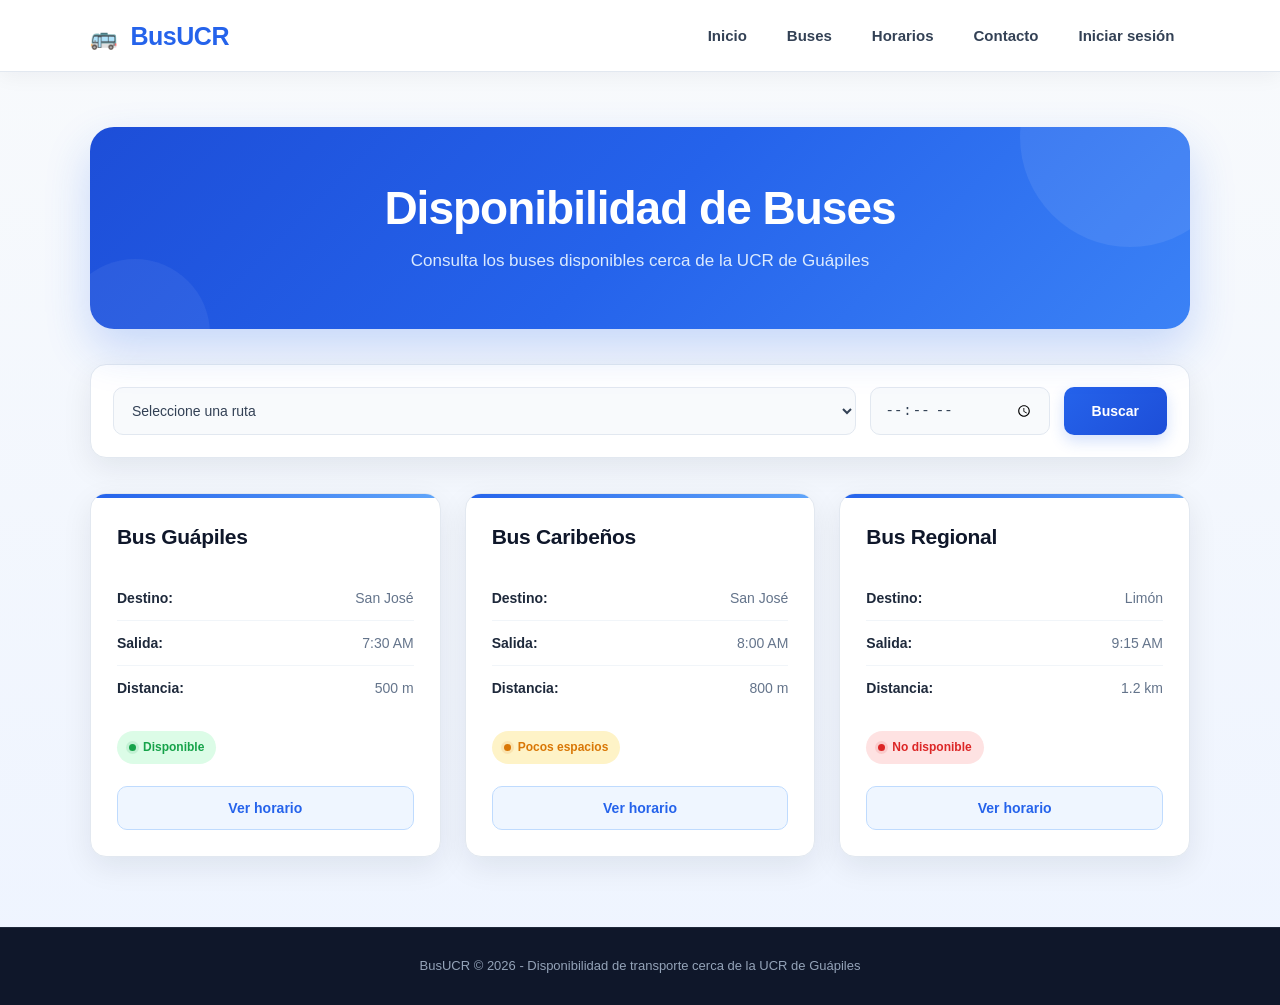
==== index.html @ 4dd26f68 "cambio del icono bus" ====
<!DOCTYPE html>
<html lang="es">

<head>

    <meta charset="UTF-8">

    <meta name="viewport" content="width=device-width, initial-scale=1.0">

    <title>BusUCR</title>

    <!-- Importación del archivo CSS -->
    <link rel="stylesheet" href="css/style.css">

</head>


<body>


  <nav class="navbar">

    <div class="logo">
         BusUCR
    </div>

    <ul>

        <li>
            <a href="#">
                Inicio
            </a>
        </li>

        <li>
            <a href="#">
                Buses
            </a>
        </li>

        <li>
            <a href="#">
                Horarios
            </a>
        </li>

        <li>
            <a href="#">
                Contacto
            </a>
        </li>

        <li>
            <a href="registro.html" class="btn-login">
                Iniciar sesión
            </a>
        </li>

    </ul>

</nav>

    <!-- ==============================
         ENCABEZADO
    ============================== -->

    <header class="header">

        <h1>
            Disponibilidad de Buses
        </h1>

        <p>
            Consulta los buses disponibles cerca de la UCR de Guápiles
        </p>

    </header>


    <!-- ==============================
         CONTENIDO PRINCIPAL
    ============================== -->

    <main class="container">


        <!-- FILTROS -->

        <div class="filters">

            <select>

                <option>
                    Seleccione una ruta
                </option>

                <option>
                    Guápiles - San José
                </option>

                <option>
                    Guápiles - Limón
                </option>

            </select>


            <input type="time">


            <button class="btn-search">
                Buscar
            </button>

        </div>


        <!-- ==============================
             BUSES
        ============================== -->

        <div class="bus-container">


            <!-- BUS 1 -->

            <div class="bus-card">

                <h2>
                    Bus Guápiles
                </h2>


                <p class="bus-info">

                    <strong>
                        Destino:
                    </strong>

                    San José

                </p>


                <p class="bus-info">

                    <strong>
                        Salida:
                    </strong>

                    7:30 AM

                </p>


                <p class="bus-info">

                    <strong>
                        Distancia:
                    </strong>

                    500 m

                </p>


                <span class="status available">

                    Disponible

                </span>


                <button class="btn-schedule">

                    Ver horario

                </button>

            </div>


            <!-- BUS 2 -->

            <div class="bus-card">

                <h2>
                    Bus Caribeños
                </h2>


                <p class="bus-info">

                    <strong>
                        Destino:
                    </strong>

                    San José

                </p>


                <p class="bus-info">

                    <strong>
                        Salida:
                    </strong>

                    8:00 AM

                </p>


                <p class="bus-info">

                    <strong>
                        Distancia:
                    </strong>

                    800 m

                </p>


                <span class="status limited">

                    Pocos espacios

                </span>


                <button class="btn-schedule">

                    Ver horario

                </button>

            </div>


            <!-- BUS 3 -->

            <div class="bus-card">

                <h2>
                    Bus Regional
                </h2>


                <p class="bus-info">

                    <strong>
                        Destino:
                    </strong>

                    Limón

                </p>


                <p class="bus-info">

                    <strong>
                        Salida:
                    </strong>

                    9:15 AM

                </p>


                <p class="bus-info">

                    <strong>
                        Distancia:
                    </strong>

                    1.2 km

                </p>


                <span class="status unavailable">

                    No disponible

                </span>


                <button class="btn-schedule">

                    Ver horario

                </button>

            </div>


        </div>

    </main>


    <!-- ==============================
         FOOTER
    ============================== -->

    <footer>

        <p>
            BusUCR © 2026 -
            Disponibilidad de transporte cerca de la UCR de Guápiles
        </p>

    </footer>


</body>

</html>
---- css/style.css ----
/* =========================================================
   BUSUCR - DISEÑO MODERNO
   Disponibilidad de transporte UCR Guápiles
========================================================= */


/* =========================================================
   VARIABLES
========================================================= */

:root {

    --primary: #2563eb;
    --primary-dark: #1d4ed8;
    --primary-light: #eff6ff;

    --green: #16a34a;
    --green-light: #dcfce7;

    --yellow: #d97706;
    --yellow-light: #fef3c7;

    --red: #dc2626;
    --red-light: #fee2e2;

    --dark: #0f172a;
    --dark-secondary: #1e293b;

    --text: #334155;
    --text-light: #64748b;

    --background: #f8fafc;
    --white: #ffffff;

    --border: #e2e8f0;

    --shadow:
        0 10px 30px rgba(15, 23, 42, 0.08);

    --shadow-hover:
        0 18px 40px rgba(15, 23, 42, 0.14);

    --radius: 16px;
}


/* =========================================================
   RESET
========================================================= */

* {
    margin: 0;
    padding: 0;
    box-sizing: border-box;
}

html {
    scroll-behavior: smooth;
}

body {

    font-family:
        Inter,
        "Segoe UI",
        Roboto,
        Arial,
        sans-serif;

    background:
        linear-gradient(
            180deg,
            #f8fafc 0%,
            #eef4ff 100%
        );

    color: var(--text);

    min-height: 100vh;

    line-height: 1.6;
}


/* =========================================================
   NAVBAR
========================================================= */

.navbar {

    width: 100%;

    min-height: 72px;

    padding: 0 7%;

    display: flex;

    align-items: center;

    justify-content: space-between;

    background:
        rgba(255, 255, 255, 0.92);

    border-bottom: 1px solid var(--border);

    position: sticky;

    top: 0;

    z-index: 1000;

    backdrop-filter: blur(14px);

    -webkit-backdrop-filter: blur(14px);

    box-shadow:
        0 4px 20px rgba(15, 23, 42, 0.05);
}


/* LOGO */

.logo {

    color: var(--primary);

    font-size: 25px;

    font-weight: 800;

    letter-spacing: -0.5px;

    cursor: pointer;
}

.logo::before {

    content: "🚌";

    margin-right: 8px;

    font-size: 22px;
}


/* MENU */

.navbar ul {

    list-style: none;

    display: flex;

    align-items: center;

    gap: 8px;
}

.navbar li {
    position: relative;
}

.navbar a {

    display: block;

    padding: 10px 16px;

    color: var(--text);

    text-decoration: none;

    font-size: 15px;

    font-weight: 600;

    border-radius: 10px;

    transition:
        color 0.25s ease,
        background-color 0.25s ease,
        transform 0.25s ease;
}

.navbar a:hover {

    color: var(--primary);

    background-color: var(--primary-light);

    transform: translateY(-1px);
}


/* =========================================================
   HEADER / HERO
========================================================= */

.header {

    width: 90%;

    max-width: 1100px;

    margin: 55px auto 35px;

    padding: 55px 30px;

    text-align: center;

    border-radius: 24px;

    color: white;

    background:
        linear-gradient(
            135deg,
            #1d4ed8,
            #2563eb 50%,
            #3b82f6
        );

    position: relative;

    overflow: hidden;

    box-shadow:
        0 20px 45px rgba(37, 99, 235, 0.22);
}


/* Decoraciones del header */

.header::before {

    content: "";

    position: absolute;

    width: 220px;

    height: 220px;

    border-radius: 50%;

    background:
        rgba(255, 255, 255, 0.08);

    top: -100px;

    right: -50px;
}

.header::after {

    content: "";

    position: absolute;

    width: 150px;

    height: 150px;

    border-radius: 50%;

    background:
        rgba(255, 255, 255, 0.06);

    bottom: -80px;

    left: -30px;
}

.header h1 {

    position: relative;

    z-index: 2;

    font-size: clamp(30px, 5vw, 46px);

    line-height: 1.15;

    margin-bottom: 12px;

    font-weight: 800;

    letter-spacing: -1px;
}

.header p {

    position: relative;

    z-index: 2;

    color: #dbeafe;

    font-size: 17px;

    max-width: 650px;

    margin: auto;
}


/* =========================================================
   CONTENEDOR
========================================================= */

.container {

    width: 90%;

    max-width: 1100px;

    margin: auto;

    padding-bottom: 70px;
}


/* =========================================================
   FILTROS
========================================================= */

.filters {

    background-color: var(--white);

    border: 1px solid var(--border);

    border-radius: var(--radius);

    padding: 22px;

    display: grid;

    grid-template-columns:
        1fr 180px auto;

    gap: 14px;

    align-items: center;

    margin-bottom: 35px;

    box-shadow: var(--shadow);
}


/* SELECT E INPUT */

.filters select,
.filters input {

    width: 100%;

    height: 48px;

    padding: 0 14px;

    background-color: #f8fafc;

    border: 1px solid var(--border);

    border-radius: 10px;

    color: var(--text);

    font-size: 14px;

    font-weight: 500;

    outline: none;

    cursor: pointer;

    transition:
        border-color 0.25s ease,
        box-shadow 0.25s ease,
        background-color 0.25s ease;
}

.filters select:hover,
.filters input:hover {

    background-color: white;

    border-color: #cbd5e1;
}

.filters select:focus,
.filters input:focus {

    background-color: white;

    border-color: var(--primary);

    box-shadow:
        0 0 0 4px rgba(37, 99, 235, 0.10);
}


/* =========================================================
   BOTÓN BUSCAR
========================================================= */

.btn-search {

    height: 48px;

    padding: 0 28px;

    border: none;

    border-radius: 10px;

    background:
        linear-gradient(
            135deg,
            var(--primary),
            var(--primary-dark)
        );

    color: white;

    font-size: 14px;

    font-weight: 700;

    cursor: pointer;

    box-shadow:
        0 6px 15px rgba(37, 99, 235, 0.20);

    transition:
        transform 0.25s ease,
        box-shadow 0.25s ease,
        background 0.25s ease;
}

.btn-search:hover {

    transform: translateY(-2px);

    box-shadow:
        0 10px 22px rgba(37, 99, 235, 0.30);
}

.btn-search:active {

    transform: translateY(0);
}


/* =========================================================
   CONTENEDOR DE BUSES
========================================================= */

.bus-container {

    display: grid;

    grid-template-columns:
        repeat(3, 1fr);

    gap: 24px;
}


/* =========================================================
   TARJETA DE BUS
========================================================= */

.bus-card {

    background-color: var(--white);

    border: 1px solid var(--border);

    border-radius: var(--radius);

    padding: 26px;

    position: relative;

    overflow: hidden;

    box-shadow: var(--shadow);

    transition:
        transform 0.3s ease,
        box-shadow 0.3s ease,
        border-color 0.3s ease;
}


/* Línea superior */

.bus-card::before {

    content: "";

    position: absolute;

    top: 0;

    left: 0;

    width: 100%;

    height: 4px;

    background:
        linear-gradient(
            90deg,
            var(--primary),
            #60a5fa
        );
}


/* Hover */

.bus-card:hover {

    transform: translateY(-7px);

    box-shadow: var(--shadow-hover);

    border-color: #bfdbfe;
}


/* =========================================================
   TÍTULO DEL BUS
========================================================= */

.bus-card h2 {

    color: var(--dark);

    font-size: 21px;

    font-weight: 750;

    margin-bottom: 22px;

    letter-spacing: -0.3px;
}


/* =========================================================
   INFORMACIÓN
========================================================= */

.bus-info {

    display: flex;

    justify-content: space-between;

    align-items: center;

    gap: 15px;

    padding: 11px 0;

    border-bottom: 1px solid #f1f5f9;

    color: var(--text-light);

    font-size: 14px;
}

.bus-info:last-of-type {

    border-bottom: none;
}

.bus-info strong {

    color: var(--dark-secondary);

    font-weight: 700;
}


/* =========================================================
   ESTADOS
========================================================= */

.status {

    display: inline-flex;

    align-items: center;

    gap: 7px;

    margin-top: 20px;

    padding: 7px 12px;

    border-radius: 999px;

    font-size: 12px;

    font-weight: 750;
}


/* Punto indicador */

.status::before {

    content: "";

    width: 7px;

    height: 7px;

    border-radius: 50%;

    display: inline-block;
}


/* DISPONIBLE */

.status.available {

    color: var(--green);

    background-color: var(--green-light);
}

.status.available::before {

    background-color: var(--green);

    box-shadow:
        0 0 0 3px rgba(22, 163, 74, 0.12);
}


/* POCOS ESPACIOS */

.status.limited {

    color: var(--yellow);

    background-color: var(--yellow-light);
}

.status.limited::before {

    background-color: var(--yellow);

    box-shadow:
        0 0 0 3px rgba(217, 119, 6, 0.12);
}


/* NO DISPONIBLE */

.status.unavailable {

    color: var(--red);

    background-color: var(--red-light);
}

.status.unavailable::before {

    background-color: var(--red);

    box-shadow:
        0 0 0 3px rgba(220, 38, 38, 0.12);
}


/* =========================================================
   BOTÓN HORARIO
========================================================= */

.btn-schedule {

    width: 100%;

    height: 44px;

    margin-top: 22px;

    border: 1px solid #bfdbfe;

    border-radius: 10px;

    background-color: var(--primary-light);

    color: var(--primary);

    font-size: 14px;

    font-weight: 700;

    cursor: pointer;

    transition:
        background-color 0.25s ease,
        color 0.25s ease,
        transform 0.25s ease,
        border-color 0.25s ease;
}

.btn-schedule:hover {

    background-color: var(--primary);

    color: white;

    border-color: var(--primary);

    transform: translateY(-2px);
}


/* =========================================================
   FOOTER
========================================================= */

footer {

    background-color: var(--dark);

    color: #94a3b8;

    text-align: center;

    padding: 28px 20px;

    border-top:
        1px solid #1e293b;
}

footer p {

    font-size: 13px;

    margin: 0;

    max-width: 800px;

    margin-inline: auto;
}


/* =========================================================
   TABLET
========================================================= */

@media (max-width: 900px) {

    .bus-container {

        grid-template-columns:
            repeat(2, 1fr);
    }

    .filters {

        grid-template-columns:
            1fr 1fr;
    }

    .btn-search {

        width: 100%;
    }

}


/* =========================================================
   MÓVIL
========================================================= */

@media (max-width: 650px) {

    .navbar {

        padding: 15px 5%;

        flex-direction: column;

        gap: 12px;
    }

    .navbar ul {

        width: 100%;

        justify-content: center;

        flex-wrap: wrap;

        gap: 4px;
    }

    .navbar a {

        padding: 8px 11px;

        font-size: 13px;
    }


    .header {

        width: 92%;

        margin-top: 30px;

        padding: 45px 20px;

        border-radius: 20px;
    }

    .header h1 {

        font-size: 31px;
    }

    .header p {

        font-size: 15px;
    }


    .container {

        width: 92%;
    }


    .filters {

        grid-template-columns: 1fr;

        padding: 18px;
    }


    .bus-container {

        grid-template-columns: 1fr;

        gap: 18px;
    }


    .bus-card {

        padding: 23px;
    }

}


/* =========================================================
   MÓVIL PEQUEÑO
========================================================= */

@media (max-width: 400px) {

    .logo {

        font-size: 22px;
    }

    .navbar ul {

        gap: 0;
    }

    .navbar a {

        padding: 7px 8px;

        font-size: 12px;
    }

    .header h1 {

        font-size: 27px;
    }

    .bus-card h2 {

        font-size: 19px;
    }

}
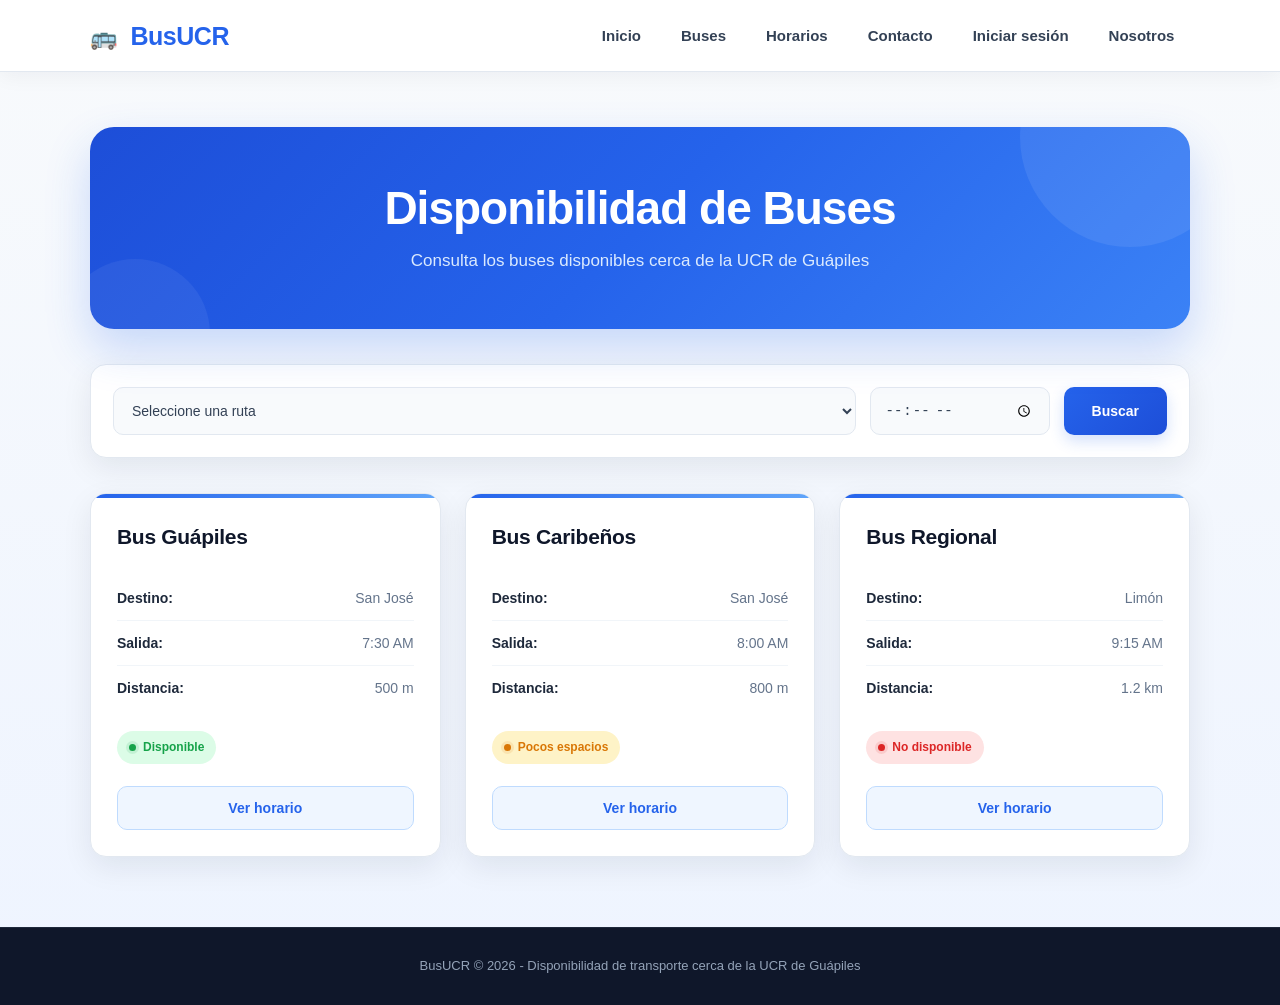
==== commit 89466cbd: "agregacion del "nosotros#" ====
--- a/index.html
+++ b/index.html
@@ -14,51 +14,56 @@
 
 </head>
 
-
 <body>
 
 
-  <nav class="navbar">
-
-    <div class="logo">
-         BusUCR
-    </div>
-
-    <ul>
-
-        <li>
-            <a href="#">
-                Inicio
-            </a>
-        </li>
-
-        <li>
-            <a href="#">
-                Buses
-            </a>
-        </li>
-
-        <li>
-            <a href="#">
-                Horarios
-            </a>
-        </li>
-
-        <li>
-            <a href="#">
-                Contacto
-            </a>
-        </li>
-
-        <li>
-            <a href="registro.html" class="btn-login">
-                Iniciar sesión
-            </a>
-        </li>
-
-    </ul>
-
-</nav>
+    <nav class="navbar">
+
+        <div class="logo">
+            BusUCR
+        </div>
+
+        <ul>
+
+            <li>
+                <a href="#">
+                    Inicio
+                </a>
+            </li>
+
+            <li>
+                <a href="#">
+                    Buses
+                </a>
+            </li>
+
+            <li>
+                <a href="#">
+                    Horarios
+                </a>
+            </li>
+
+            <li>
+                <a href="contacto.html">
+                    Contacto
+                </a>
+            </li>
+
+            <li>
+                <a href="login.html" class="btn-login">
+                    Iniciar sesión
+                </a>
+            </li>
+
+            <li>
+                <a href="nosotros.html">
+                    Nosotros
+                </a>
+            </li>
+
+        </ul>
+
+    </nav>
 
     <!-- ==============================
          ENCABEZADO
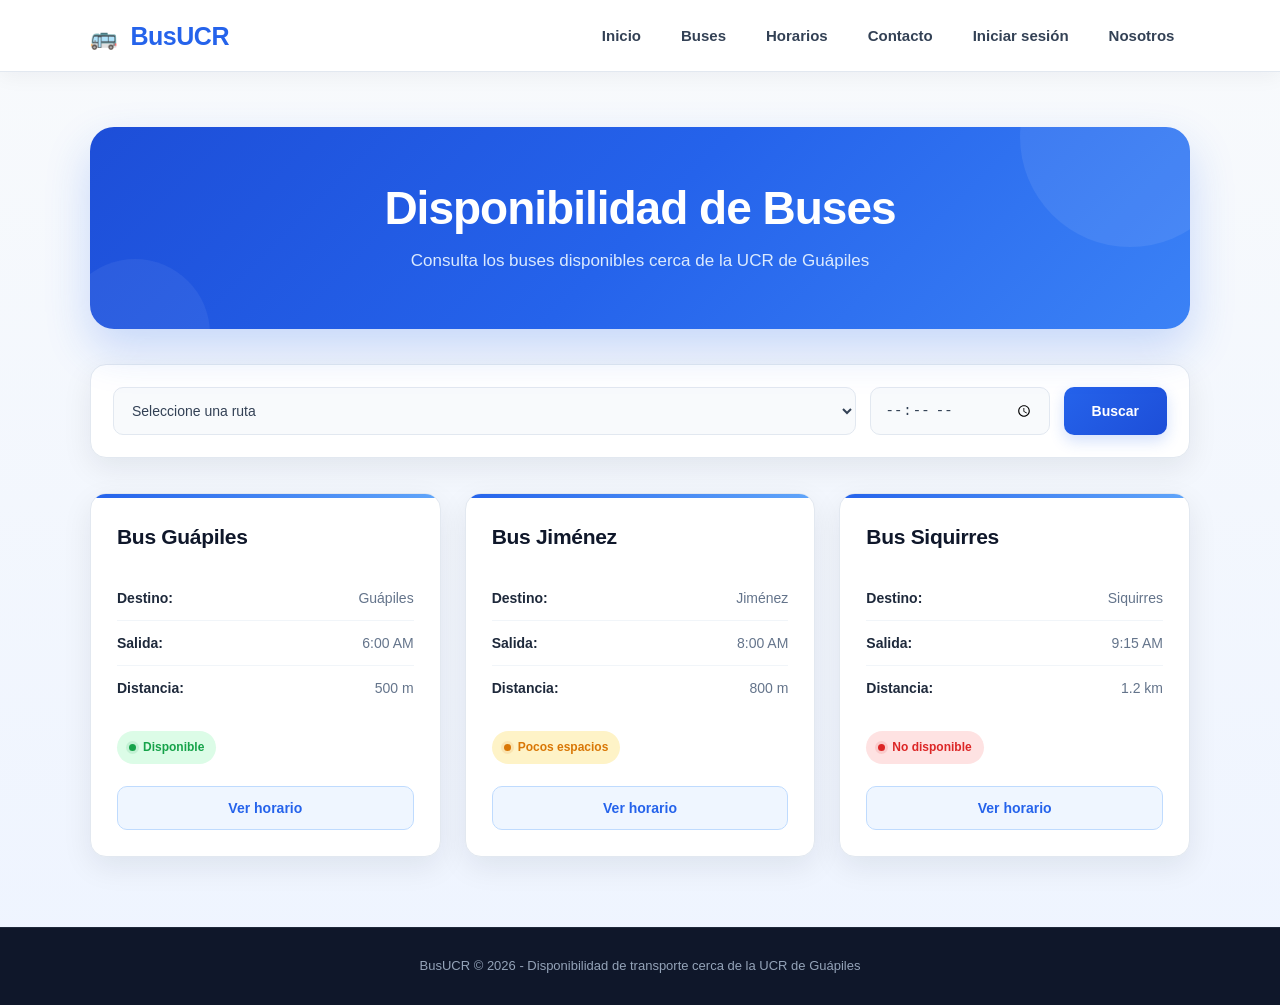
==== commit 4150ddea: "Avance de la implementacion de las tablas de horario, con sus debidas archivos clasificados" ====
--- a/index.html
+++ b/index.html
@@ -93,27 +93,31 @@
 
         <div class="filters">
 
-            <select>
-
-                <option>
+            <select id="select-ruta">
+
+                <option value="">
                     Seleccione una ruta
                 </option>
 
-                <option>
-                    Guápiles - San José
+               <option value="guapiles">
+                    Guápiles - UCR
                 </option>
 
-                <option>
-                    Guápiles - Limón
+                <option value="jimenez">
+                    Jiménez - UCR
                 </option>
 
+                <option value="siquirres">
+                    Siquirres - UCR
+                </option>
+
             </select>
 
 
-            <input type="time">
-
-
-            <button class="btn-search">
+            <input type="time" id="input-hora-index">
+
+
+            <button class="btn-search" onclick="buscarHorarioEspecifico()">
                 Buscar
             </button>
 
@@ -127,7 +131,7 @@
         <div class="bus-container">
 
 
-            <!-- BUS 1 -->
+            <!-- BUS 1 : Guápiles-->
 
             <div class="bus-card">
 
@@ -142,7 +146,7 @@
                         Destino:
                     </strong>
 
-                    San José
+                   Guápiles
 
                 </p>
 
@@ -153,7 +157,7 @@
                         Salida:
                     </strong>
 
-                    7:30 AM
+                    6:00 AM
 
                 </p>
 
@@ -176,7 +180,7 @@
                 </span>
 
 
-                <button class="btn-schedule">
+                <button class="btn-schedule" onclick="seleccionarRuta('guapiles')">
 
                     Ver horario
 
@@ -190,7 +194,7 @@
             <div class="bus-card">
 
                 <h2>
-                    Bus Caribeños
+                    Bus Jiménez
                 </h2>
 
 
@@ -200,7 +204,7 @@
                         Destino:
                     </strong>
 
-                    San José
+                    Jiménez
 
                 </p>
 
@@ -234,7 +238,7 @@
                 </span>
 
 
-                <button class="btn-schedule">
+                <button class="btn-schedule" onclick="seleccionarRuta('jimenez')">
 
                     Ver horario
 
@@ -248,7 +252,7 @@
             <div class="bus-card">
 
                 <h2>
-                    Bus Regional
+                    Bus Siquirres
                 </h2>
 
 
@@ -258,7 +262,7 @@
                         Destino:
                     </strong>
 
-                    Limón
+                    Siquirres
 
                 </p>
 
@@ -292,7 +296,7 @@
                 </span>
 
 
-                <button class="btn-schedule">
+                <button class="btn-schedule" onclick="seleccionarRuta('siquirres')">
 
                     Ver horario
 
@@ -318,7 +322,39 @@
         </p>
 
     </footer>
-
+<script>
+    // Función para los botones "Ver horario" de las tarjetas
+    function seleccionarRuta(ruta) {
+        localStorage.setItem('rutaSeleccionada', ruta);
+        localStorage.removeItem('horaBuscada'); // Limpiamos hora por si acaso
+        window.location.href = 'horarios.html';
+    }
+
+    // NUEVA: Función para el buscador principal de la parte de arriba
+    function buscarHorarioEspecifico() {
+        const rutaSeleccionada = document.getElementById('select-ruta').value;
+        const horaIngresada = document.getElementById('input-hora-index').value;
+
+        // Validación de que seleccione una ruta obligatoriamente
+        if (!rutaSeleccionada) {
+            alert('Por favor, selecciona una ruta válida.');
+            return;
+        }
+
+        // Guardamos la ruta en la memoria
+        localStorage.setItem('rutaSeleccionada', rutaSeleccionada);
+
+        // Si el usuario digitó una hora, la guardamos también; si la dejó vacía, la borramos
+        if (horaIngresada) {
+            localStorage.setItem('horaBuscada', horaIngresada);
+        } else {
+            localStorage.removeItem('horaBuscada');
+        }
+
+        // Redirigimos a la página de horarios
+        window.location.href = 'horarios.html';
+    }
+</script>
 
 </body>
 
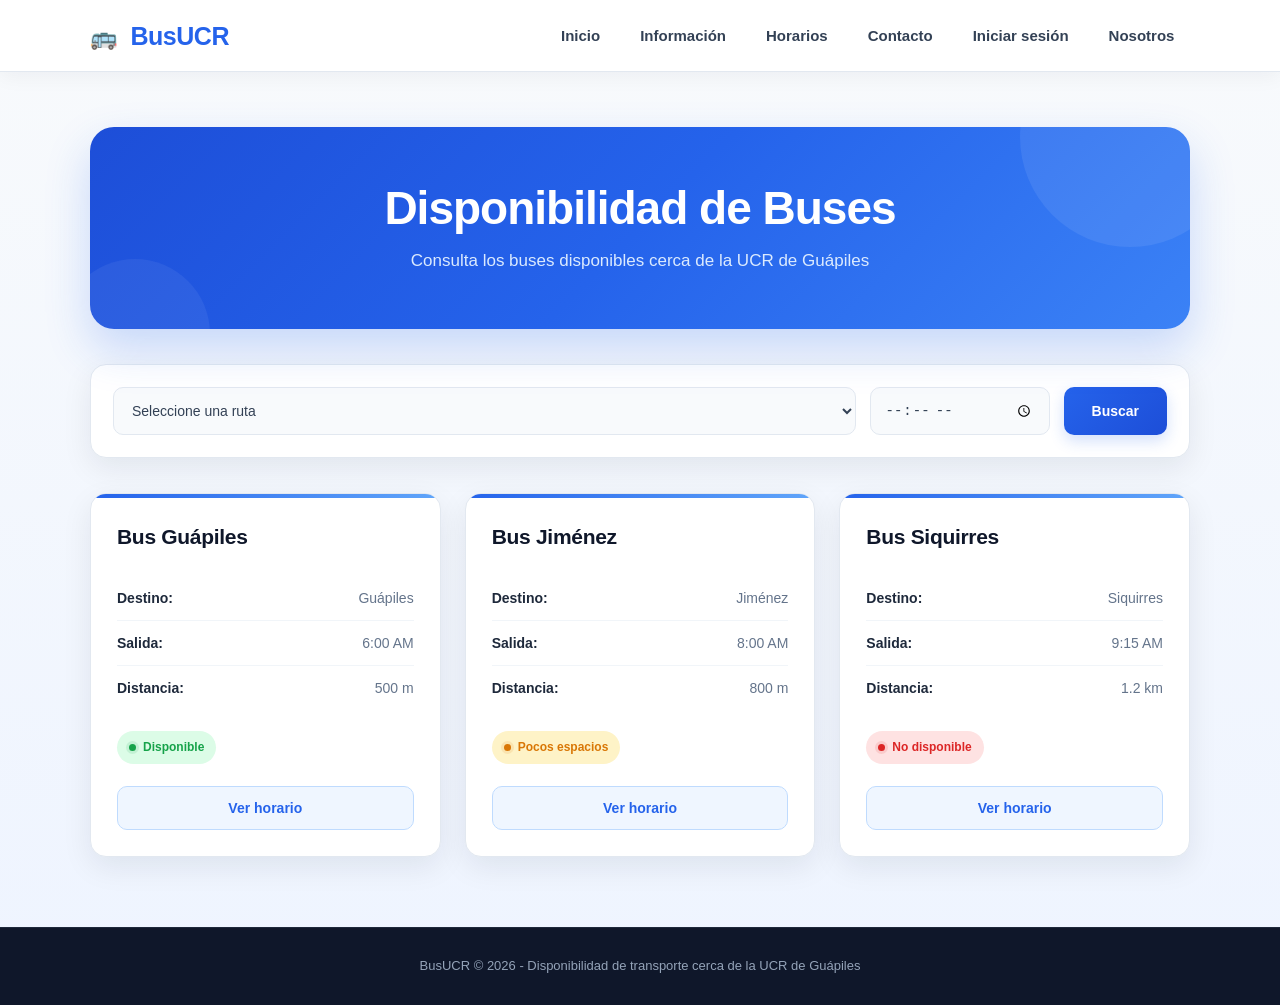
==== commit ce7c5797: "agregacion de Info" ====
--- a/index.html
+++ b/index.html
@@ -26,19 +26,19 @@
         <ul>
 
             <li>
-                <a href="#">
+                <a href="index.html">
                     Inicio
                 </a>
             </li>
 
             <li>
-                <a href="#">
-                    Buses
-                </a>
-            </li>
-
-            <li>
-                <a href="#">
+                <a href="info.html">
+                    Información
+                </a>
+            </li>
+
+            <li>
+                <a href="horarios.html">
                     Horarios
                 </a>
             </li>
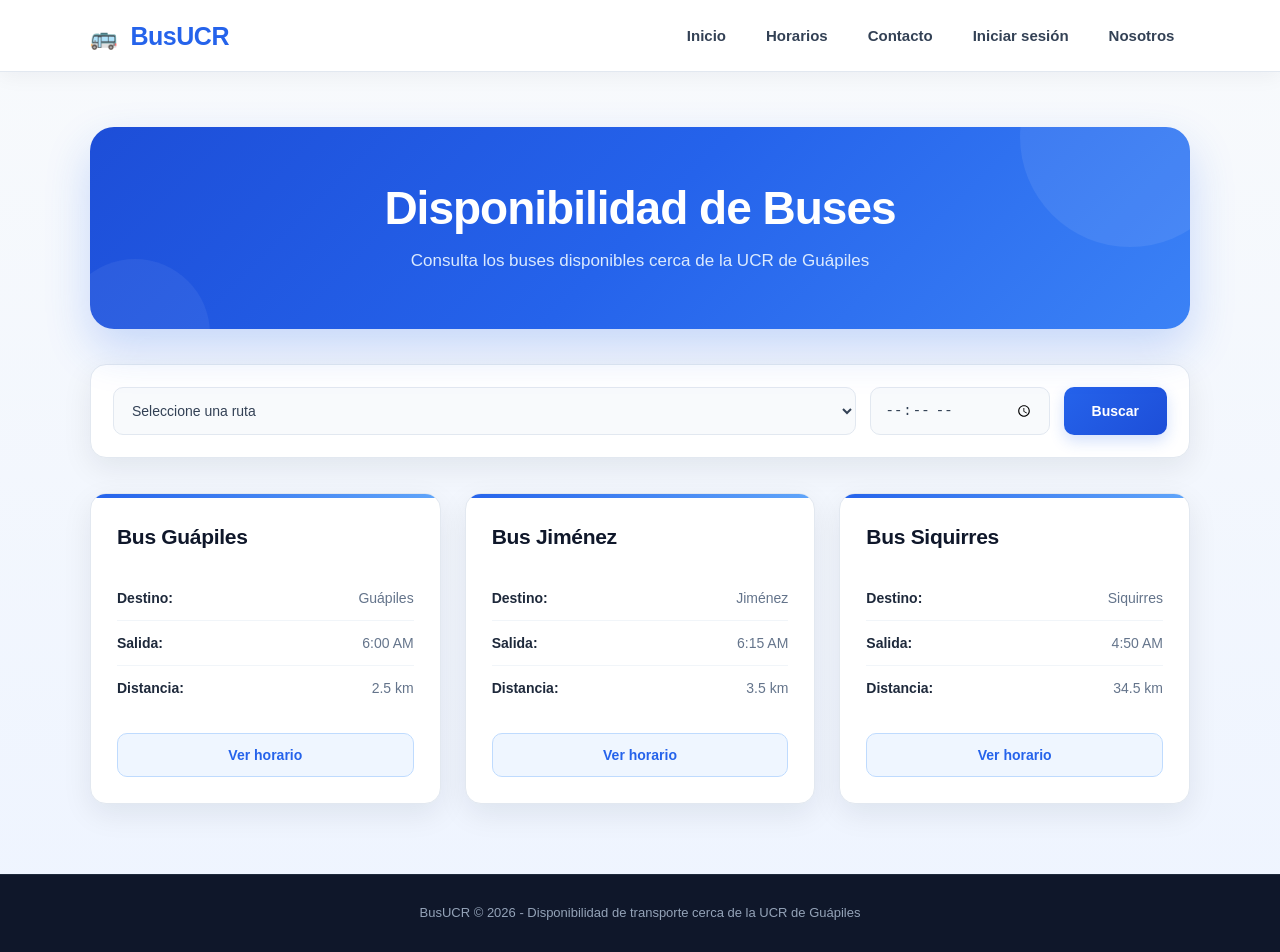
==== commit b1492870: "cambios en los horarios" ====
--- a/index.html
+++ b/index.html
@@ -32,12 +32,6 @@
             </li>
 
             <li>
-                <a href="info.html">
-                    Información
-                </a>
-            </li>
-
-            <li>
                 <a href="horarios.html">
                     Horarios
                 </a>
@@ -168,17 +162,9 @@
                         Distancia:
                     </strong>
 
-                    500 m
-
-                </p>
-
-
-                <span class="status available">
-
-                    Disponible
-
-                </span>
-
+                    2.5 km
+
+                </p>
 
                 <button class="btn-schedule" onclick="seleccionarRuta('guapiles')">
 
@@ -215,7 +201,7 @@
                         Salida:
                     </strong>
 
-                    8:00 AM
+                    6:15 AM
 
                 </p>
 
@@ -226,16 +212,9 @@
                         Distancia:
                     </strong>
 
-                    800 m
-
-                </p>
-
-
-                <span class="status limited">
-
-                    Pocos espacios
-
-                </span>
+                    3.5 km
+
+                </p>
 
 
                 <button class="btn-schedule" onclick="seleccionarRuta('jimenez')">
@@ -273,7 +252,7 @@
                         Salida:
                     </strong>
 
-                    9:15 AM
+                    4:50 AM
 
                 </p>
 
@@ -284,17 +263,9 @@
                         Distancia:
                     </strong>
 
-                    1.2 km
-
-                </p>
-
-
-                <span class="status unavailable">
-
-                    No disponible
-
-                </span>
-
+                    34.5 km
+
+                </p>
 
                 <button class="btn-schedule" onclick="seleccionarRuta('siquirres')">
 
